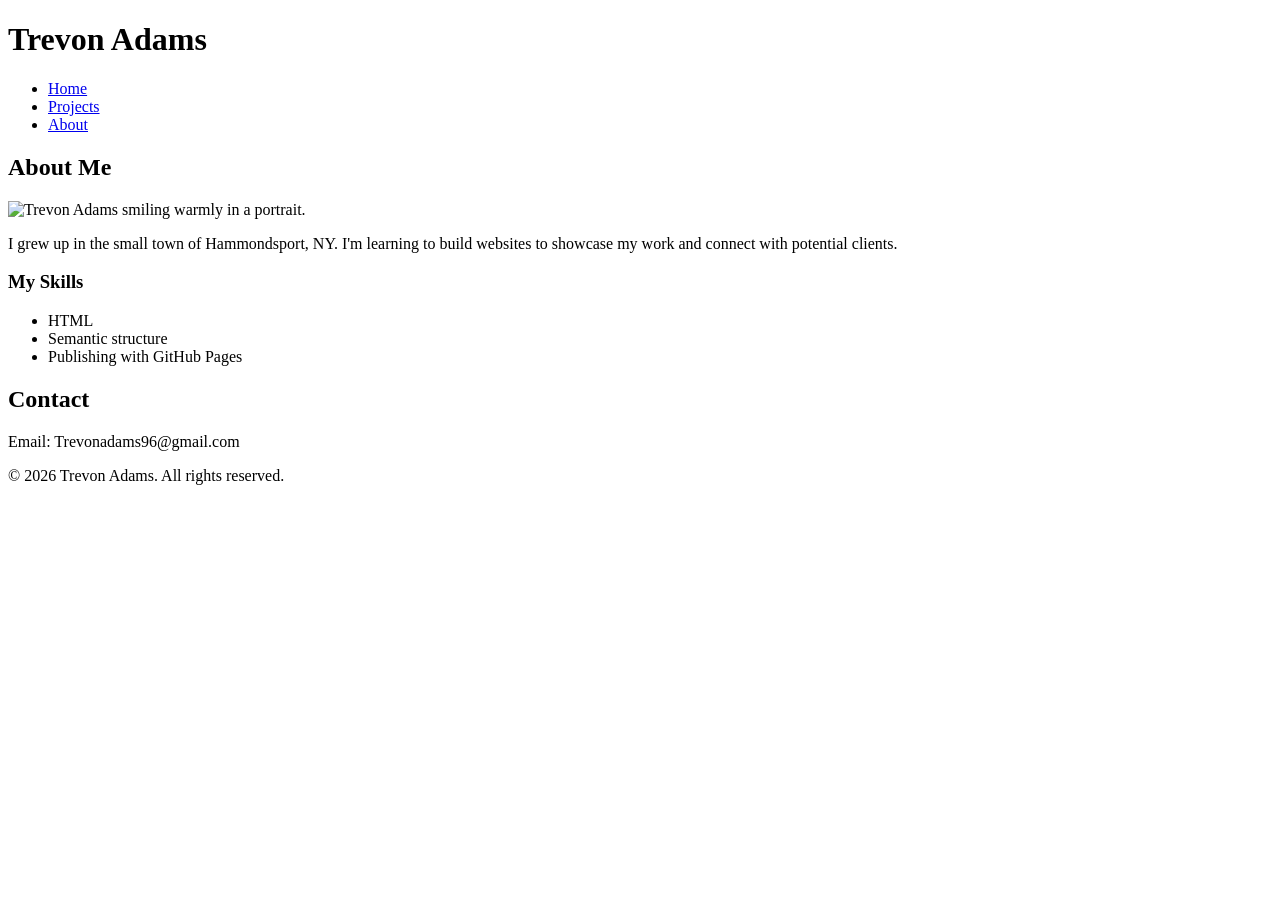
==== about.html @ 7744d44c "Sync latest portfolio site changes Co-authored-by: Copilot <223556219+Copilot@users.noreply.github.c" ====
<!DOCTYPE html>
<!-- DEV.140 · Milestone 1 / Homework 1 example: 3 linked pages, the same menu everywhere, semantic tags, headings in order. -->
<html lang="en">
<head>
  <meta charset="UTF-8">
  <meta name="viewport" content="width=device-width, initial-scale=1.0">
  <title>Trevon Adams | About</title>
</head>
<body>
  <header>
    <h1>Trevon Adams</h1>
  </header>
  <nav>
    <ul>
      <li><a href="index.html">Home</a></li>
      <li><a href="projects.html">Projects</a></li>
      <li><a href="about.html">About</a></li>
    </ul>
  </nav>
  <main>
    <section>
      <h2>About Me</h2>
      <img src="images/me.png" alt="Trevon Adams smiling warmly in a portrait.">
      <p>I grew up in the small town of Hammondsport, NY. I'm learning to build websites to showcase my work and connect with potential clients.</p>
      <h3>My Skills</h3>
      <ul>
        <li>HTML</li>
        <li>Semantic structure</li>
        <li>Publishing with GitHub Pages</li>
      </ul>
    </section>
    <section>
      <h2>Contact</h2>
      <p>Email: Trevonadams96@gmail.com</p>
    </section>
  </main>
  <footer>
    <p>&copy; 2026 Trevon Adams. All rights reserved.</p>
  </footer>
</body>
</html>
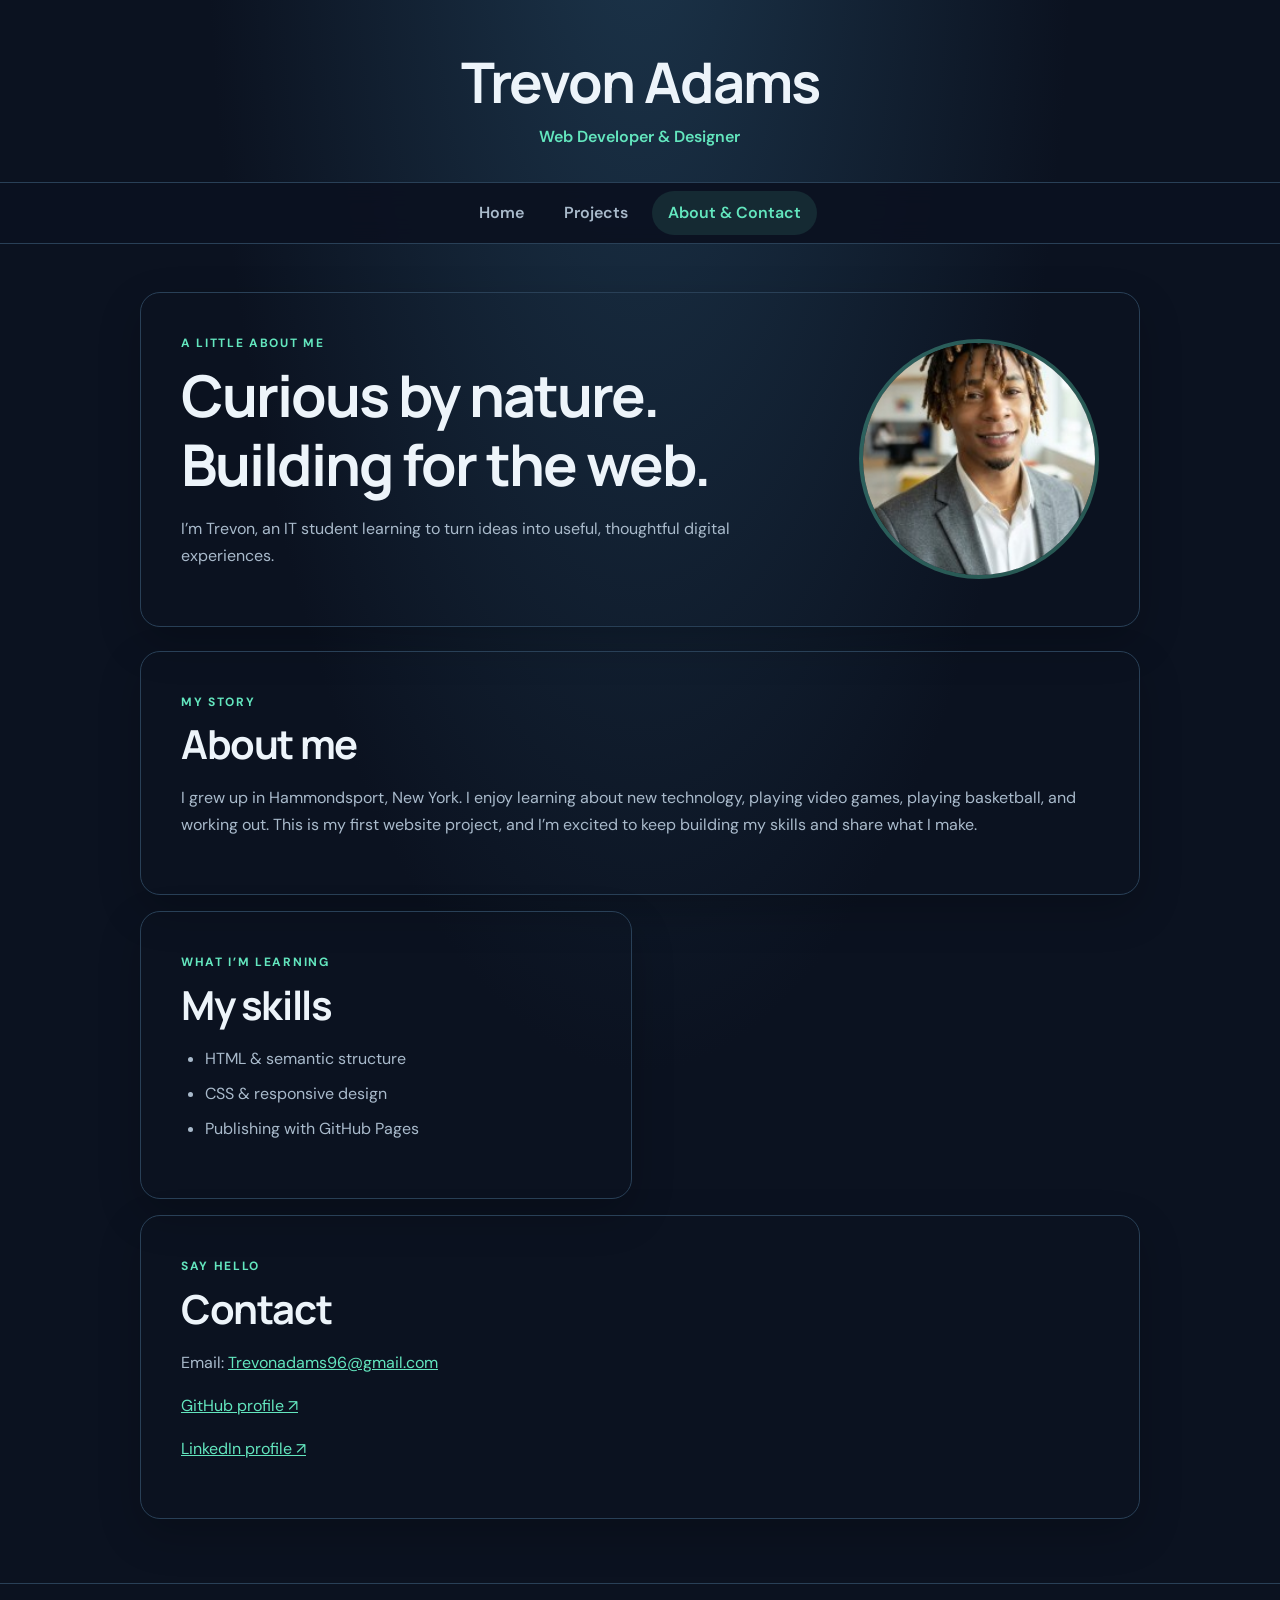
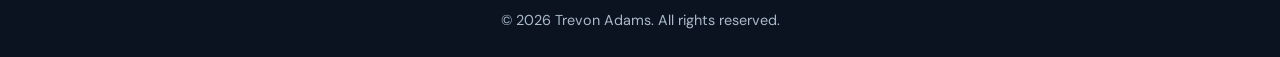
==== commit ac964568: "Refresh portfolio styling and responsive layouts" ====
--- a/about.html
+++ b/about.html
@@ -1,41 +1,25 @@
 <!DOCTYPE html>
-<!-- DEV.140 · Milestone 1 / Homework 1 example: 3 linked pages, the same menu everywhere, semantic tags, headings in order. -->
 <html lang="en">
 <head>
-  <meta charset="UTF-8">
-  <meta name="viewport" content="width=device-width, initial-scale=1.0">
+  <meta charset="UTF-8" />
+  <meta name="viewport" content="width=device-width, initial-scale=1.0" />
   <title>Trevon Adams | About</title>
+  <link rel="preconnect" href="https://fonts.googleapis.com" />
+  <link rel="preconnect" href="https://fonts.gstatic.com" crossorigin />
+  <link href="https://fonts.googleapis.com/css2?family=DM+Sans:wght@400;500;600;700&family=Manrope:wght@600;700;800&display=swap" rel="stylesheet" />
+  <link rel="stylesheet" href="styles.css" />
 </head>
 <body>
-  <header>
-    <h1>Trevon Adams</h1>
-  </header>
-  <nav>
-    <ul>
-      <li><a href="index.html">Home</a></li>
-      <li><a href="projects.html">Projects</a></li>
-      <li><a href="about.html">About</a></li>
-    </ul>
-  </nav>
+  <header><a class="brand" href="index.html"><h1>Trevon Adams</h1><p>Web Developer &amp; Designer</p></a></header>
+  <nav aria-label="Main navigation"><ul><li><a href="index.html">Home</a></li><li><a href="projects.html">Projects</a></li><li><a href="about.html" aria-current="page">About &amp; Contact</a></li></ul></nav>
   <main>
-    <section>
-      <h2>About Me</h2>
-      <img src="images/me.png" alt="Trevon Adams smiling warmly in a portrait.">
-      <p>I grew up in the small town of Hammondsport, NY. I'm learning to build websites to showcase my work and connect with potential clients.</p>
-      <h3>My Skills</h3>
-      <ul>
-        <li>HTML</li>
-        <li>Semantic structure</li>
-        <li>Publishing with GitHub Pages</li>
-      </ul>
-    </section>
-    <section>
-      <h2>Contact</h2>
-      <p>Email: Trevonadams96@gmail.com</p>
-    </section>
+    <section class="hero about-hero"><div><p class="eyebrow">A little about me</p><h2>Curious by nature.<br />Building for the web.</h2><p>I’m Trevon, an IT student learning to turn ideas into useful, thoughtful digital experiences.</p></div><img src="images/profile%20picture.jpeg" alt="Portrait of Trevon Adams" /></section>
+    <div class="content-grid">
+      <section><p class="eyebrow">My story</p><h2>About me</h2><p>I grew up in Hammondsport, New York. I enjoy learning about new technology, playing video games, playing basketball, and working out. This is my first website project, and I’m excited to keep building my skills and share what I make.</p></section>
+      <section><p class="eyebrow">What I’m learning</p><h2>My skills</h2><ul class="skill-list"><li>HTML &amp; semantic structure</li><li>CSS &amp; responsive design</li><li>Publishing with GitHub Pages</li></ul></section>
+      <section class="contact-card"><p class="eyebrow">Say hello</p><h2>Contact</h2><p>Email: <a href="mailto:Trevonadams96@gmail.com">Trevonadams96@gmail.com</a></p><p><a href="https://github.com/tadams02" target="_blank" rel="noreferrer">GitHub profile ↗</a></p><p><a href="https://www.linkedin.com/in/trevon-adams-2967973bb" target="_blank" rel="noreferrer">LinkedIn profile ↗</a></p></section>
+    </div>
   </main>
-  <footer>
-    <p>&copy; 2026 Trevon Adams. All rights reserved.</p>
-  </footer>
+  <footer><p>&copy; 2026 Trevon Adams. All rights reserved.</p></footer>
 </body>
 </html>
--- a/styles.css
+++ b/styles.css
@@ -0,0 +1,39 @@
+:root { --bg:#0b1220; --surface:#111c2d; --surface-soft:#17253a; --text:#edf4fa; --muted:#a9bacb; --accent:#63e6be; --line:#294057; --space:8px; }
+* { box-sizing:border-box; }
+html { scroll-behavior:smooth; }
+body { margin:0; background:radial-gradient(ellipse at 50% -10%,#1c354b 0%,var(--bg) 48%); color:var(--text); font:400 16px/1.7 'DM Sans',sans-serif; }
+h1,h2,h3 { font-family:'Manrope',sans-serif; line-height:1.2; letter-spacing:-.035em; }
+h2 { font-size:clamp(1.7rem,4vw,2.5rem); margin:0 0 16px; }
+p { color:var(--muted); margin:0 0 16px; }
+a { color:var(--accent); }
+header { text-align:center; padding:48px 24px 32px; }
+.brand { text-decoration:none; display:inline-block; }
+header h1 { font-size:clamp(2rem,5vw,3.5rem); margin:0; color:var(--text); }
+header p { color:var(--accent); font-weight:600; margin:8px 0 0; }
+nav { position:sticky; top:0; z-index:5; background:#0b1220ef; border-block:1px solid var(--line); backdrop-filter:blur(12px); }
+nav ul { display:flex; justify-content:center; flex-wrap:wrap; gap:8px; margin:0; padding:8px; list-style:none; }
+nav a { display:block; text-decoration:none; color:var(--muted); font-weight:600; padding:8px 16px; border-radius:999px; }
+nav a:hover,nav a:focus-visible,nav a[aria-current=page] { background:#63e6be1c; color:var(--accent); }
+main { width:min(calc(100% - 48px),1000px); margin:0 auto; padding:48px 0 64px; }
+section { min-width:0; background:linear-gradient(145deg,#142236ef,var(--surface)ef); border:1px solid var(--line); border-radius:20px; padding:clamp(24px,5vw,40px); margin-bottom:24px; box-shadow:0 16px 44px #0003; }
+.hero { min-height:270px; display:flex; flex-direction:column; justify-content:center; }
+.hero h2 { font-size:clamp(2rem,6vw,3.6rem); }
+.hero>p { max-width:58ch; font-size:1.1rem; }
+.eyebrow { color:var(--accent); text-transform:uppercase; letter-spacing:.14em; font-size:.75rem; font-weight:700; margin:0 0 8px; }
+.card-grid,.content-grid { display:grid; grid-template-columns:repeat(2,minmax(0,1fr)); gap:16px; }
+article { background:var(--surface-soft); border:1px solid var(--line); border-radius:14px; padding:24px; }
+article h3 { margin:0 0 8px; }
+.section-heading { margin-bottom:24px; }
+.about-grid { display:grid; grid-template-columns:repeat(2,minmax(0,1fr)); gap:0 24px; }
+.about-grid h3 { margin:0 0 8px; }
+.about-hero { flex-direction:row; align-items:center; gap:40px; }
+.about-hero>div { flex:1; }
+.about-hero img { width:min(32%,240px); aspect-ratio:1; object-fit:cover; border-radius:50%; border:4px solid #63e6be55; }
+.content-grid section { margin:0; }
+.content-grid section:first-child,.content-grid .contact-card { grid-column:span 2; }
+.skill-list { color:var(--muted); padding-left:24px; }
+.skill-list li { margin-bottom:8px; }
+footer { border-top:1px solid var(--line); padding:24px; text-align:center; }
+footer p { margin:0; font-size:.9rem; }
+@media (max-width:768px) { main { width:min(calc(100% - 32px),1000px); padding-top:32px; } .about-hero { gap:24px; } }
+@media (max-width:480px) { nav ul { gap:0; } nav a { padding:8px 12px; font-size:.9rem; } main { width:calc(100% - 24px); padding:24px 0 40px; } section { padding:24px; border-radius:16px; } .card-grid,.content-grid,.about-grid { grid-template-columns:1fr; } .content-grid section:first-child,.content-grid .contact-card { grid-column:auto; } .about-hero { flex-direction:column-reverse; align-items:flex-start; gap:24px; } .about-hero img { width:144px; } }
